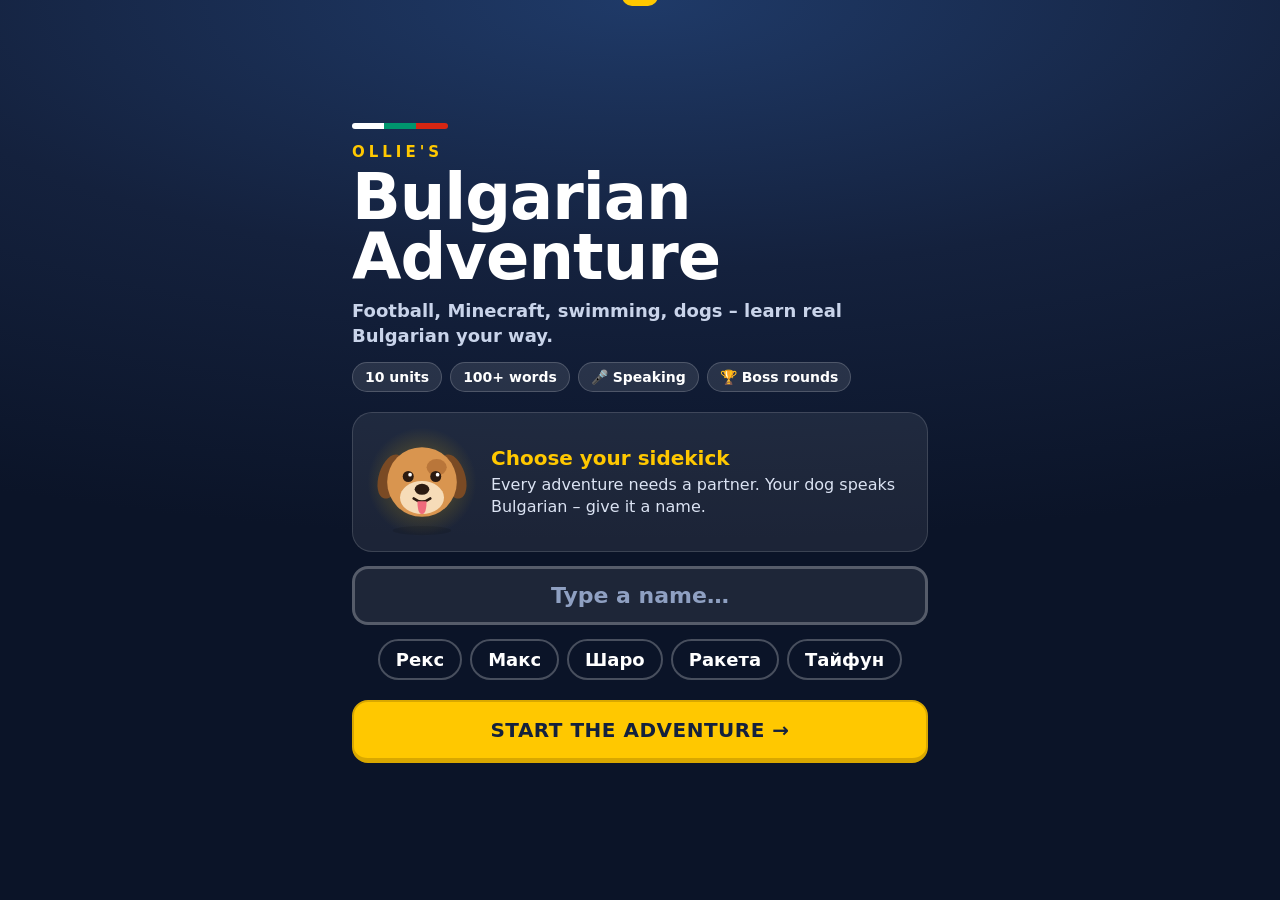
==== index.html @ c681be76 "Ollie's Bulgarian Adventure: 10 units, speaking practice, dark theme Co-Authored-By: Claude Opus 5.5" ====
<!doctype html>
<html lang="en">
<head>
  <meta charset="utf-8">
  <meta name="viewport" content="width=device-width, initial-scale=1, viewport-fit=cover">
  <title>Ollie's Bulgarian Adventure</title>
  <meta name="description" content="Learn Bulgarian with your puppy!">
  <meta name="theme-color" content="#14213D">
  <meta name="apple-mobile-web-app-capable" content="yes">
  <meta name="mobile-web-app-capable" content="yes">
  <meta name="apple-mobile-web-app-status-bar-style" content="black-translucent">
  <meta name="apple-mobile-web-app-title" content="Bulgarian">
  <link rel="manifest" href="manifest.webmanifest">
  <link rel="icon" href="icons/icon.svg" type="image/svg+xml">
  <link rel="apple-touch-icon" href="icons/icon-180.png">
  <link rel="stylesheet" href="css/styles.css">
</head>
<body>
  <main id="app" aria-live="polite"></main>
  <div id="confetti" aria-hidden="true"></div>
  <div id="toast" role="status"></div>

  <script src="js/content.js"></script>
  <script src="js/app.js"></script>
  <script>
    if ('serviceWorker' in navigator && location.protocol.startsWith('http')) {
      navigator.serviceWorker.register('sw.js').catch(() => {});
    }
  </script>
</body>
</html>
---- css/styles.css ----
/* Ollie's Bulgarian Adventure — touch-first styles (iPad & iPhone) */

:root {
  --green: #00966E;   /* Bulgarian flag green */
  --green-dark: #00714f;
  --red: #D62612;     /* Bulgarian flag red */
  --red-dark: #a31c0d;
  --yellow: #FFC800;
  --yellow-dark: #d9a800;
  --blue: #2D9CDB;
  --blue-dark: #1f7bb0;
  --brown: #D9954F;
  --brown-dark: #a8692c;
  --pink: #E0559A;
  --pink-dark: #b23a76;
  --purple: #8E5CD9;
  --purple-dark: #6a3fb0;
  --teal: #12A4B4;
  --teal-dark: #0b7d8a;
  --stone: #6B7A8F;
  --stone-dark: #4d596b;
  --orange: #FF8A3D;
  --orange-dark: #d0661f;
  /* Dark "game" theme, matching the cover page */
  color-scheme: dark;
  --navy: #14213D;
  --ink: #F2F5FB;
  --muted: #9AA8C4;
  --line: #2A3B5E;
  --bg: #0F1A30;
  --card: #18284A;
  --good-bg: #0E3B2E;
  --bad-bg: #44171A;
  --good-text: #4FD1A5;
  --bad-text: #FF7A6B;
  --radius: 18px;
  --font: ui-rounded, "SF Pro Rounded", "Nunito", "Varela Round", system-ui, -apple-system, "Segoe UI", sans-serif;
}

* { box-sizing: border-box; }

html { background: #0b1428; }

html, body {
  margin: 0;
  background: radial-gradient(120% 60% at 50% 0%, #1f3a68 0%, var(--navy) 50%, #0b1428 100%) fixed;
  color: var(--ink);
  font-family: var(--font);
  -webkit-text-size-adjust: 100%;
  -webkit-tap-highlight-color: transparent;
}

body { min-height: 100dvh; }

button, input { font-family: inherit; }
button {
  touch-action: manipulation;
  user-select: none;
  -webkit-user-select: none;
  cursor: pointer;
}

.hidden { display: none; }

#app {
  max-width: 640px;
  margin: 0 auto;
  min-height: 100dvh;
}

.screen {
  padding: max(16px, env(safe-area-inset-top)) 16px calc(24px + env(safe-area-inset-bottom));
  min-height: 100dvh;
  display: flex;
  flex-direction: column;
}

h1 { font-size: clamp(28px, 7vw, 40px); margin: 8px 0; text-align: center; }
h2 { margin: 0; font-size: 24px; }
h3 { margin: 0 0 10px; font-size: 19px; }
.lead { font-size: 20px; text-align: center; line-height: 1.4; margin: 8px 0; }
.lead.strong { font-weight: 800; }

/* ---------- Buttons ---------- */
.btn {
  border: 2px solid var(--line);
  border-bottom-width: 5px;
  background: var(--card);
  color: var(--ink);
  font-size: 17px;
  font-weight: 800;
  padding: 12px 18px;
  border-radius: 16px;
  margin: 6px 0;
}
.btn:active { transform: translateY(3px); border-bottom-width: 2px; }
.btn.big {
  width: 100%;
  font-size: 20px;
  padding: 16px;
  text-transform: uppercase;
  letter-spacing: .5px;
}
.btn.primary { background: var(--green); border-color: var(--green-dark); color: #fff; }
.btn.danger { background: var(--red); border-color: var(--red-dark); color: #fff; }
.btn.danger-outline { color: var(--bad-text); border-color: rgba(214,38,18,.5); }
.btn:disabled { background: #1c2a47; border-color: #2a3b5e; color: #5f6f90; transform: none; }

.icon-btn {
  border: none;
  background: transparent;
  font-size: 26px;
  width: 48px;
  height: 48px;
  border-radius: 12px;
  color: var(--muted);
  flex: none;
}
.icon-btn:active { background: var(--line); }

/* ---------- Dog mascot ---------- */
.dog { flex: none; }
.dog svg { width: 100%; height: 100%; overflow: visible; }
.dog .tongue { transform-origin: 60px 81px; }
.dog.happy .dog-head { animation: bob 1.6s ease-in-out infinite; transform-origin: 60px 100px; }
.dog.happy .ear-l { animation: earL 1.6s ease-in-out infinite; transform-origin: 30px 32px; }
.dog.happy .ear-r { animation: earR 1.6s ease-in-out infinite; transform-origin: 90px 32px; }
.dog.party .dog-head { animation: jump .6s ease-in-out infinite; }
.dog.sad .tongue { display: none; }
.dog.sad .mouth { d: path("M51 83 Q60 77 69 83"); }
.dog.sad .dog-head { transform: rotate(-8deg); transform-origin: 60px 100px; }

@keyframes bob { 0%,100% { transform: translateY(0) } 50% { transform: translateY(-4px) } }
@keyframes jump { 0%,100% { transform: translateY(0) rotate(0) } 30% { transform: translateY(-14px) rotate(-4deg) } 60% { transform: translateY(-14px) rotate(4deg) } }
@keyframes earL { 0%,100% { rotate: 0deg } 50% { rotate: 8deg } }
@keyframes earR { 0%,100% { rotate: 0deg } 50% { rotate: -8deg } }

.dog-says {
  display: flex;
  align-items: center;
  gap: 10px;
  margin: 10px 0;
}
.bubble {
  position: relative;
  background: var(--card);
  border: 2px solid var(--line);
  border-radius: 18px;
  padding: 12px 14px;
  font-size: 17px;
  font-weight: 700;
  line-height: 1.35;
  flex: 1;
}
.bubble::before {
  content: "";
  position: absolute;
  left: -10px; top: 50%;
  width: 16px; height: 16px;
  background: var(--card);
  border-left: 2px solid var(--line);
  border-bottom: 2px solid var(--line);
  transform: translateY(-50%) rotate(45deg);
}

/* ---------- Welcome (cover page) ---------- */
.welcome {
  background: transparent;
  color: #fff;
  gap: 14px;
  justify-content: center;
}
.flag-stripe { display: flex; height: 6px; border-radius: 99px; overflow: hidden; width: 96px; }
.flag-stripe i { flex: 1; }
.flag-stripe i:nth-child(1) { background: #fff; }
.flag-stripe i:nth-child(2) { background: var(--green); }
.flag-stripe i:nth-child(3) { background: var(--red); }
.cover-title .kicker {
  text-transform: uppercase;
  letter-spacing: 4px;
  font-weight: 800;
  font-size: 15px;
  color: var(--yellow);
}
.cover-title h1 {
  text-align: left;
  font-size: clamp(42px, 12vw, 64px);
  line-height: .95;
  font-weight: 900;
  letter-spacing: -1px;
  margin: 6px 0 10px;
}
.tagline { margin: 0; font-size: 18px; line-height: 1.4; color: #c9d4ea; font-weight: 600; }
.pills { display: flex; flex-wrap: wrap; gap: 8px; }
.pill {
  background: rgba(255,255,255,.1);
  border: 1px solid rgba(255,255,255,.18);
  border-radius: 999px;
  padding: 6px 12px;
  font-size: 14px;
  font-weight: 800;
}
.sidekick {
  display: flex;
  align-items: center;
  gap: 14px;
  background: rgba(255,255,255,.07);
  border: 1px solid rgba(255,255,255,.14);
  border-radius: 20px;
  padding: 14px;
  margin-top: 6px;
}
.sidekick-dog {
  flex: none;
  border-radius: 50%;
  background: radial-gradient(circle, rgba(255,200,0,.35), rgba(255,200,0,0) 70%);
}
.sidekick-label { font-size: 20px; font-weight: 900; color: var(--yellow); }
.sidekick-text { margin: 4px 0 0; font-size: 16px; line-height: 1.4; color: #dbe3f3; }
.name-input {
  width: 100%;
  font-size: 22px;
  font-weight: 700;
  padding: 14px 16px;
  border: 3px solid var(--line);
  border-radius: 16px;
  text-align: center;
  background: var(--card);
  color: var(--ink);
  margin: 8px 0;
}
.name-input:focus { outline: none; border-color: var(--blue); }
.name-input.dark { background: rgba(255,255,255,.08); border-color: rgba(255,255,255,.25); color: #fff; margin: 0; }
.name-input.dark::placeholder { color: #8fa0c2; }
.name-input.dark:focus { border-color: var(--yellow); }
.chips { display: flex; flex-wrap: wrap; gap: 8px; justify-content: center; }
.chip {
  border: 2px solid var(--line);
  background: var(--card);
  border-radius: 999px;
  padding: 8px 16px;
  font-size: 18px;
  font-weight: 700;
  color: var(--ink);
}
.welcome .chip { background: transparent; border-color: rgba(255,255,255,.25); color: #fff; }
.welcome .chip.on { background: var(--yellow); border-color: var(--yellow); color: var(--navy); }
.btn.start {
  background: var(--yellow);
  border-color: var(--yellow-dark);
  color: var(--navy);
  margin-top: 6px;
}

@media (min-width: 700px) {
  .welcome { padding-left: 32px; padding-right: 32px; }
}

/* ---------- Home ---------- */
.topbar {
  display: flex;
  align-items: center;
  gap: 12px;
  position: sticky;
  top: 0;
  z-index: 5;
  background: rgba(15, 26, 48, .9);
  -webkit-backdrop-filter: blur(8px);
  backdrop-filter: blur(8px);
  padding: 6px 0 10px;
  border-bottom: 2px solid var(--line);
}
.stat { display: flex; align-items: center; gap: 4px; font-weight: 800; font-size: 20px; color: #ff8a3d; }
.stat .ico { font-size: 24px; }
.stat.level { flex: 1; color: var(--ink); gap: 8px; }
.lvl-badge {
  background: var(--yellow);
  border-bottom: 3px solid var(--yellow-dark);
  border-radius: 10px;
  padding: 3px 8px;
  font-size: 15px;
  color: var(--navy);
}
.xpbar { flex: 1; height: 14px; background: var(--line); border-radius: 99px; overflow: hidden; }
.xpfill { height: 100%; background: var(--yellow); border-radius: 99px; transition: width .6s; }
.xp-num { font-size: 14px; color: var(--muted); white-space: nowrap; }

.hero-wrap { margin: 8px 0 4px; }
.dog-name { font-weight: 800; color: var(--brown); margin: -8px 0 0 18px; font-size: 15px; }

.path { display: flex; flex-direction: column; align-items: center; padding-bottom: 40px; }

.unit-banner {
  width: 100%;
  display: flex;
  align-items: center;
  gap: 14px;
  color: #fff;
  border-radius: var(--radius);
  padding: 14px 18px;
  margin: 22px 0 14px;
  box-shadow: 0 5px 0 rgba(0,0,0,.18);
}
.unit-emoji { font-size: 38px; }
.unit-label { font-size: 14px; font-weight: 800; opacity: .85; text-transform: uppercase; letter-spacing: 1px; }
.unit-title { font-size: 24px; font-weight: 900; }
.unit-done { margin-left: auto; font-size: 32px; }

.c-green  { --c: var(--green);  --cd: var(--green-dark); }
.c-red    { --c: var(--red);    --cd: var(--red-dark); }
.c-blue   { --c: var(--blue);   --cd: var(--blue-dark); }
.c-brown  { --c: var(--brown);  --cd: var(--brown-dark); }
.c-yellow { --c: var(--yellow); --cd: var(--yellow-dark); }
.c-pink   { --c: var(--pink);   --cd: var(--pink-dark); }
.c-purple { --c: var(--purple); --cd: var(--purple-dark); }
.c-teal   { --c: var(--teal);   --cd: var(--teal-dark); }
.c-stone  { --c: var(--stone);  --cd: var(--stone-dark); }
.c-orange { --c: var(--orange); --cd: var(--orange-dark); }
.unit-banner { background: var(--c); }

.node-row { position: relative; display: flex; flex-direction: column; align-items: center; margin: 8px 0; }
.node-row:has(.start-tag) { margin-top: 40px; }
.node {
  width: 78px;
  height: 72px;
  border-radius: 50%;
  border: none;
  background: var(--c);
  box-shadow: 0 7px 0 var(--cd);
  color: #fff;
  font-size: 32px;
  font-weight: 900;
  transition: transform .1s;
}
.node:active { transform: translateY(5px); box-shadow: 0 2px 0 var(--cd); }
.node.boss { width: 92px; height: 84px; font-size: 38px; }
.node.done { background: var(--yellow); box-shadow: 0 7px 0 var(--yellow-dark); color: var(--navy); }
.node.locked { background: #2a3a5c; box-shadow: 0 7px 0 #1b2742; font-size: 24px; }
.node.current { outline: 5px solid color-mix(in srgb, var(--c) 30%, transparent); outline-offset: 5px; }
.node-title { margin-top: 12px; font-weight: 800; font-size: 14px; color: var(--muted); }
.start-tag {
  position: absolute;
  top: -34px;
  background: var(--card);
  border: 2px solid var(--line);
  color: var(--good-text);
  font-weight: 900;
  padding: 4px 12px;
  border-radius: 10px;
  animation: bob 1.2s ease-in-out infinite;
  z-index: 1;
}
.more-soon { margin-top: 26px; text-align: center; font-weight: 700; color: var(--muted); font-size: 17px; }

/* ---------- Lesson ---------- */
.lesson { gap: 8px; }
.lesson-top { display: flex; align-items: center; gap: 10px; margin-bottom: 6px; }
.progress { flex: 1; height: 18px; background: var(--line); border-radius: 99px; overflow: hidden; }
.progress-fill { height: 100%; background: var(--green); border-radius: 99px; transition: width .4s; box-shadow: inset 0 -5px 0 rgba(0,0,0,.08); }
.combo { font-weight: 900; color: #ff8a3d; font-size: 18px; }

.qbody { flex: 1; display: flex; flex-direction: column; gap: 14px; padding-bottom: 150px; }
.q-label { font-size: 22px; font-weight: 900; margin-top: 6px; }
.q-label.new { color: #6cc4f5; }

.prompt {
  display: flex;
  align-items: center;
  justify-content: center;
  gap: 14px;
  flex-wrap: wrap;
  background: var(--card);
  border: 2px solid var(--line);
  border-radius: var(--radius);
  padding: 20px 14px;
  min-height: 110px;
}
.prompt.column { flex-direction: column; gap: 8px; }
.prompt-bg { font-size: 38px; font-weight: 900; }
.prompt-pic { font-size: 56px; }
.prompt-en { font-size: 26px; font-weight: 800; }
.prompt-en.small { font-size: 18px; color: var(--muted); }

.speakers { display: flex; gap: 8px; justify-content: center; }
.btn-speaker {
  width: 60px; height: 60px;
  border-radius: 16px;
  border: none;
  background: var(--blue);
  box-shadow: 0 5px 0 var(--blue-dark);
  font-size: 28px;
}
.btn-speaker.small { width: 50px; height: 50px; font-size: 22px; margin-top: 5px; }
.btn-speaker.huge { width: 110px; height: 110px; font-size: 54px; border-radius: 28px; }
.btn-speaker:active { transform: translateY(4px); box-shadow: 0 1px 0 var(--blue-dark); }

.teach-card {
  background: var(--card);
  border: 2px solid var(--line);
  border-bottom-width: 6px;
  border-radius: 24px;
  padding: 22px 16px;
  text-align: center;
  display: flex;
  flex-direction: column;
  gap: 6px;
  align-items: center;
}
.teach-pic { font-size: 84px; line-height: 1.1; }
.teach-bg { font-size: 42px; font-weight: 900; color: var(--good-text); }
.teach-bg.sentence { font-size: 32px; line-height: 1.25; }
.teach-say { font-size: 17px; color: var(--muted); font-weight: 700; }
.teach-en { font-size: 24px; font-weight: 800; margin-bottom: 8px; }

.choices { display: grid; grid-template-columns: 1fr 1fr; gap: 12px; }
.choices.list { grid-template-columns: 1fr; }
.choice {
  background: var(--card);
  border: 2px solid var(--line);
  border-bottom-width: 5px;
  border-radius: 16px;
  padding: 14px;
  min-height: 64px;
  display: flex;
  flex-direction: column;
  align-items: center;
  justify-content: center;
  gap: 4px;
  color: var(--ink);
}
.choices.pics .choice { min-height: 110px; }
.choice .pic { font-size: 46px; line-height: 1.1; }
.choices.pics .choice .pic { font-size: 60px; }
.choice .en { font-size: 19px; font-weight: 800; }
.choice .bgw, .bgw { font-size: 22px; font-weight: 800; }
.choice.selected { border-color: var(--blue); background: rgba(45,156,219,.25); border-bottom-color: var(--blue-dark); }
.choice.right { border-color: var(--green); background: var(--good-bg); }
.choice.wrong { border-color: var(--red); background: var(--bad-bg); }
.choice:disabled { color: var(--ink); opacity: 1; }

.pairs { display: grid; grid-template-columns: 1fr 1fr; gap: 12px; }
.pair-col { display: flex; flex-direction: column; gap: 12px; }
.pair {
  background: var(--card);
  border: 2px solid var(--line);
  border-bottom-width: 5px;
  border-radius: 14px;
  min-height: 62px;
  padding: 8px;
  font-size: 18px;
  font-weight: 800;
  color: var(--ink);
}
.pair.selected { border-color: var(--blue); background: rgba(45,156,219,.25); border-bottom-color: var(--blue-dark); }
.pair.matched { border-color: var(--good-bg); background: var(--good-bg); color: var(--good-text); opacity: .6; }
.pair.nope { border-color: var(--red); background: var(--bad-bg); animation: shake .4s; }

.tile-line {
  min-height: 72px;
  border-bottom: 3px solid var(--line);
  border-top: 3px solid var(--line);
  display: flex;
  flex-wrap: wrap;
  gap: 8px;
  padding: 10px 0;
  align-content: flex-start;
}
.tile-line.right { border-color: var(--green); }
.tile-line.wrong { border-color: var(--red); }
.tile-bank { display: flex; flex-wrap: wrap; gap: 8px; justify-content: center; }
.tile {
  background: var(--card);
  border: 2px solid var(--line);
  border-bottom-width: 5px;
  border-radius: 12px;
  padding: 10px 14px;
  font-size: 21px;
  font-weight: 800;
  color: var(--ink);
}
.tile.used { background: var(--line); color: transparent; border-color: var(--line); }

.gap-sentence { font-size: 30px; font-weight: 900; text-align: center; line-height: 1.4; }
.blank {
  display: inline-block;
  min-width: 70px;
  border-bottom: 4px solid var(--blue);
  color: var(--blue);
  padding: 0 6px;
}
.blank.right { color: var(--good-text); border-color: var(--good-text); }
.blank.wrong { color: var(--bad-text); border-color: var(--bad-text); }

/* "Say it!" */
.prompt-bg.sentence { font-size: 30px; text-align: center; line-height: 1.25; }
.mic {
  align-self: center;
  width: 120px; height: 120px;
  border-radius: 50%;
  border: none;
  background: var(--red);
  box-shadow: 0 7px 0 var(--red-dark);
  font-size: 54px;
  margin-top: 6px;
}
.mic:active { transform: translateY(5px); box-shadow: 0 2px 0 var(--red-dark); }
.mic.listening { animation: pulse 1s ease-in-out infinite; }
@keyframes pulse { 0%,100% { box-shadow: 0 7px 0 var(--red-dark), 0 0 0 0 rgba(214,38,18,.45); } 50% { box-shadow: 0 7px 0 var(--red-dark), 0 0 0 22px rgba(214,38,18,0); } }
.speak-status { text-align: center; font-size: 18px; font-weight: 700; color: var(--muted); min-height: 50px; }
.compare { display: flex; gap: 12px; justify-content: center; }
.compare .btn { font-size: 20px; padding: 14px 20px; }
.compare-q { margin-top: 8px; color: var(--ink); }
.btn.ghost { background: transparent; border-color: transparent; color: var(--muted); }
.btn.ghost:active { transform: none; }

/* Footer with Check / feedback */
.qfooter {
  position: fixed;
  left: 0; right: 0; bottom: 0;
  background: var(--bg);
  border-top: 2px solid var(--line);
  padding: 14px 16px calc(14px + env(safe-area-inset-bottom));
  z-index: 10;
}
.qfooter > * { max-width: 608px; margin-left: auto; margin-right: auto; }
.qfooter.good { background: var(--good-bg); border-color: transparent; }
.qfooter.bad { background: var(--bad-bg); border-color: transparent; }
.fb { display: flex; align-items: center; gap: 10px; margin-bottom: 8px; }
.fb-title { font-size: 22px; font-weight: 900; }
.good .fb-title { color: var(--good-text); }
.bad .fb-title { color: var(--bad-text); }
.fb-answer { font-size: 18px; font-weight: 700; }
.footer-hint { text-align: center; color: var(--muted); font-weight: 700; padding: 10px 0; }

/* ---------- Finish ---------- */
.finish { align-items: center; justify-content: center; text-align: center; gap: 10px; }
.levelup {
  background: var(--yellow);
  border-bottom: 5px solid var(--yellow-dark);
  border-radius: 16px;
  padding: 12px 18px;
  font-size: 20px;
  font-weight: 900;
  animation: pop .5s ease-out;
}
.stats { display: grid; grid-template-columns: repeat(3, 1fr); gap: 10px; width: 100%; margin: 10px 0; }
.stat-card { border: 3px solid var(--c); border-radius: 16px; overflow: hidden; background: var(--card); }
.stat-top { background: var(--c); color: #fff; font-weight: 900; font-size: 14px; padding: 4px; text-transform: uppercase; }
.stat-val { font-size: 26px; font-weight: 900; padding: 10px 4px; }
.fact {
  background: var(--card);
  border: 2px solid var(--line);
  border-radius: 16px;
  padding: 14px;
  font-size: 17px;
  line-height: 1.4;
  text-align: left;
  width: 100%;
}

/* ---------- Settings ---------- */
.settings { gap: 12px; }
.panel { background: var(--card); border: 2px solid var(--line); border-radius: var(--radius); padding: 16px; }
.panel p { line-height: 1.45; }
.panel .row { display: flex; gap: 10px; flex-wrap: wrap; }
.switch { display: flex; align-items: center; gap: 8px; font-size: 18px; font-weight: 700; }
.switch input { width: 24px; height: 24px; }
.ok { color: var(--good-text); font-weight: 700; }
.warn { color: #ffc14d; font-weight: 700; }

/* ---------- Effects ---------- */
#toast {
  position: fixed;
  left: 50%;
  top: max(16px, env(safe-area-inset-top));
  transform: translate(-50%, -150%);
  background: var(--yellow);
  color: var(--navy);
  font-weight: 800;
  padding: 10px 18px;
  border-radius: 999px;
  z-index: 50;
  pointer-events: none;
  white-space: nowrap;
}
#toast.show { animation: toast 2.2s ease-in-out; }
@keyframes toast {
  0% { transform: translate(-50%, -150%); }
  12%, 80% { transform: translate(-50%, 0); }
  100% { transform: translate(-50%, -150%); }
}

#confetti { position: fixed; inset: 0; pointer-events: none; overflow: hidden; z-index: 40; }
#confetti i {
  position: absolute;
  top: -20px;
  width: 10px;
  height: 16px;
  border-radius: 3px;
  animation-name: fall;
  animation-timing-function: linear;
  animation-fill-mode: forwards;
}
@keyframes fall { to { top: 110%; transform: rotate(720deg) translateX(40px); } }

.shake { animation: shake .4s; }
@keyframes shake { 0%,100% { translate: 0 } 25% { translate: -8px } 75% { translate: 8px } }
@keyframes pop { 0% { transform: scale(.5); opacity: 0 } 80% { transform: scale(1.08) } 100% { transform: scale(1); opacity: 1 } }

@media (prefers-reduced-motion: reduce) {
  *, *::before, *::after { animation: none !important; transition: none !important; }
}

/* Bigger screens (iPad) */
@media (min-width: 700px) {
  .q-label { font-size: 26px; }
  .prompt-bg { font-size: 46px; }
}
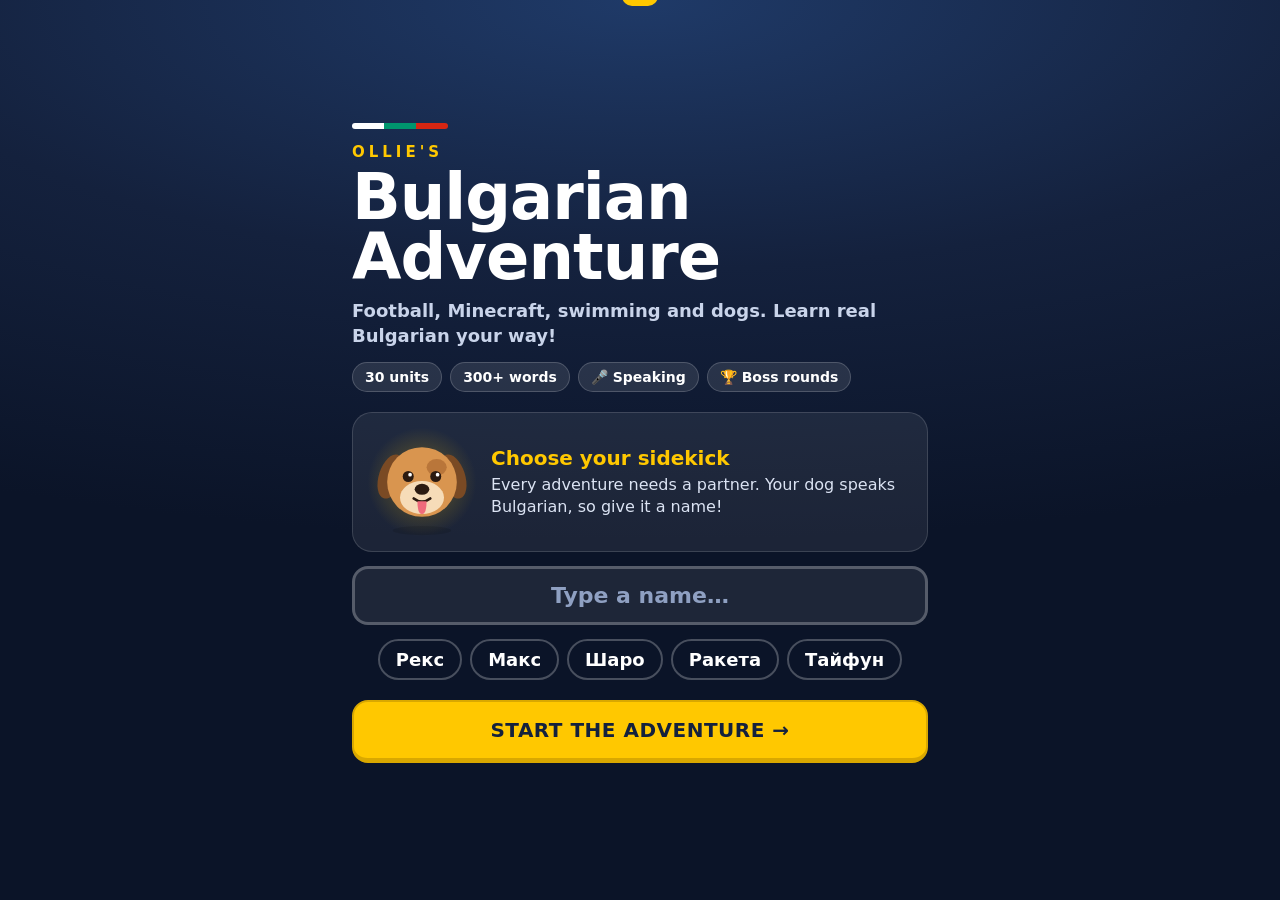
==== commit 3fc35b59: "Ask search engines not to index the site Co-Authored-By: Claude Opus 5.5 <noreply@anthropic.com>" ====
--- a/index.html
+++ b/index.html
@@ -5,6 +5,7 @@
   <meta name="viewport" content="width=device-width, initial-scale=1, viewport-fit=cover">
   <title>Ollie's Bulgarian Adventure</title>
   <meta name="description" content="Learn Bulgarian with your puppy!">
+  <meta name="robots" content="noindex, nofollow">
   <meta name="theme-color" content="#14213D">
   <meta name="apple-mobile-web-app-capable" content="yes">
   <meta name="mobile-web-app-capable" content="yes">
@@ -12,7 +13,7 @@
   <meta name="apple-mobile-web-app-title" content="Bulgarian">
   <link rel="manifest" href="manifest.webmanifest">
   <link rel="icon" href="icons/icon.svg" type="image/svg+xml">
-  <link rel="apple-touch-icon" href="icons/icon-180.png">
+  <link rel="apple-touch-icon" href="icons/icon-180.png?v=3">
   <link rel="stylesheet" href="css/styles.css">
 </head>
 <body>
--- a/css/styles.css
+++ b/css/styles.css
@@ -352,6 +352,107 @@
 }
 .more-soon { margin-top: 26px; text-align: center; font-weight: 700; color: var(--muted); font-size: 17px; }
 
+/* ---------- Sections, unit cards, continue ---------- */
+.home-actions { display: flex; gap: 10px; align-items: stretch; margin: 6px 0 4px; }
+.continue-card {
+  flex: 1;
+  display: grid;
+  grid-template-columns: 1fr auto;
+  align-items: center;
+  text-align: left;
+  gap: 2px 10px;
+  background: var(--green);
+  border: none;
+  border-bottom: 5px solid var(--green-dark);
+  border-radius: 16px;
+  padding: 10px 14px;
+  color: #fff;
+}
+.continue-card:active { transform: translateY(3px); border-bottom-width: 2px; }
+.continue-label { font-size: 13px; font-weight: 900; text-transform: uppercase; letter-spacing: 1px; opacity: .85; }
+.continue-title { grid-column: 1; font-size: 17px; font-weight: 800; }
+.continue-go { grid-column: 2; grid-row: 1 / span 2; font-size: 22px; }
+.review-btn { margin: 0; white-space: nowrap; }
+
+.section-head {
+  width: 100%;
+  margin: 30px 0 4px;
+  padding-top: 18px;
+  border-top: 2px solid var(--line);
+}
+.path > .section-head:first-child { margin-top: 10px; border-top: none; padding-top: 0; }
+.section-label { color: var(--yellow); font-weight: 900; font-size: 13px; letter-spacing: 2px; text-transform: uppercase; }
+.section-head h2 { font-size: 26px; margin: 2px 0; }
+.section-head p { margin: 2px 0 8px; color: var(--muted); font-weight: 600; line-height: 1.35; }
+.section-progress { display: flex; align-items: center; gap: 10px; font-weight: 800; color: var(--muted); font-size: 14px; }
+.tag { display: inline-block; border-radius: 999px; padding: 4px 10px; font-size: 13px; font-weight: 800; }
+.tag.planned { background: rgba(255,255,255,.08); border: 1px dashed var(--muted); color: var(--muted); }
+
+.unit-banner { border: none; text-align: left; font-family: inherit; }
+.unit-banner:active { transform: translateY(3px); box-shadow: 0 2px 0 rgba(0,0,0,.18); }
+.unit-text { flex: 1; min-width: 0; }
+.unit-desc { font-size: 14px; font-weight: 600; opacity: .9; margin-top: 2px; line-height: 1.3; }
+.unit-info { margin-left: auto; font-size: 22px; opacity: .8; }
+
+.planned-head { width: 100%; margin-top: 26px; }
+.planned-grid { width: 100%; display: grid; grid-template-columns: 1fr 1fr; gap: 10px; margin-top: 4px; }
+.unit-card {
+  display: flex; align-items: center; gap: 10px;
+  text-align: left;
+  background: rgba(255,255,255,.04);
+  border: 2px dashed var(--line);
+  border-radius: 14px;
+  padding: 10px;
+  color: var(--ink);
+}
+.unit-card-emoji { font-size: 26px; opacity: .75; }
+.unit-card .unit-label { display: block; font-size: 11px; color: var(--muted); }
+.unit-card-title { display: block; font-weight: 800; font-size: 15px; line-height: 1.2; }
+
+/* ---------- Unit page ---------- */
+.unit-page { gap: 12px; }
+.crumb { color: var(--muted); font-weight: 700; font-size: 14px; }
+.unit-hero {
+  display: flex; align-items: center; gap: 14px;
+  background: var(--c); color: #fff;
+  border-radius: var(--radius);
+  padding: 16px 18px;
+  box-shadow: 0 5px 0 rgba(0,0,0,.18);
+}
+.unit-hero h1 { margin: 0; text-align: left; font-size: 28px; }
+.unit-hero h1:focus { outline: none; }
+.unit-hero.planned, .unit-banner.planned { background: #2a3a5c; }
+.unit-intro { font-size: 18px; font-weight: 700; margin: 4px 0; line-height: 1.4; }
+.objectives { margin: 0; padding-left: 22px; line-height: 1.5; font-size: 17px; }
+.objectives li::marker { content: "✓  "; color: var(--good-text); }
+.lesson-list { list-style: none; margin: 0; padding: 0; display: flex; flex-direction: column; gap: 10px; }
+.lesson-row { display: flex; align-items: center; gap: 12px; padding: 10px; border-radius: 14px; background: rgba(255,255,255,.04); }
+.lesson-row.planned { border: 1px dashed var(--line); background: transparent; }
+.lesson-row.locked { opacity: .6; }
+.lesson-ico { font-size: 22px; width: 30px; text-align: center; flex: none; }
+.lesson-info { flex: 1; display: flex; flex-direction: column; min-width: 0; }
+.lesson-name { font-weight: 800; font-size: 17px; }
+.lesson-status { font-size: 13px; font-weight: 800; color: var(--muted); text-transform: uppercase; letter-spacing: .5px; }
+.lesson-row.done .lesson-status { color: var(--good-text); }
+.lesson-row.available .lesson-status { color: var(--yellow); }
+.lesson-plan { font-size: 14px; color: var(--muted); margin-top: 3px; line-height: 1.35; }
+.btn.small { font-size: 15px; padding: 8px 12px; margin: 0; flex: none; }
+.tip-details { border-top: 1px solid var(--line); padding: 8px 0; }
+.tip-details summary { font-weight: 800; cursor: pointer; }
+.tip-details p { margin: 8px 0 0; line-height: 1.45; }
+.sample-list { margin: 0; padding-left: 20px; line-height: 1.7; }
+.sample-list .bgw { font-size: 18px; }
+.muted { color: var(--muted); font-size: 14px; }
+
+.teach-card.tip-card { text-align: left; align-items: stretch; }
+.tip-title { font-size: 24px; font-weight: 900; color: #6cc4f5; }
+.tip-text { font-size: 19px; line-height: 1.5; margin: 4px 0 0; }
+.tip-list { margin: 6px 0 0; padding-left: 20px; font-size: 19px; line-height: 1.6; }
+.tip-details .tip-list, .tip-details .tip-text { font-size: 16px; }
+
+/* Keyboard users can always see where they are */
+:focus-visible { outline: 3px solid var(--yellow); outline-offset: 3px; }
+
 /* ---------- Lesson ---------- */
 .lesson { gap: 8px; }
 .lesson-top { display: flex; align-items: center; gap: 10px; margin-bottom: 6px; }
@@ -557,6 +658,9 @@
   text-align: left;
   width: 100%;
 }
+
+.fact-list { margin: 8px 0 0; padding-left: 20px; line-height: 1.5; }
+.fact-list li + li { margin-top: 6px; }
 
 /* ---------- Settings ---------- */
 .settings { gap: 12px; }
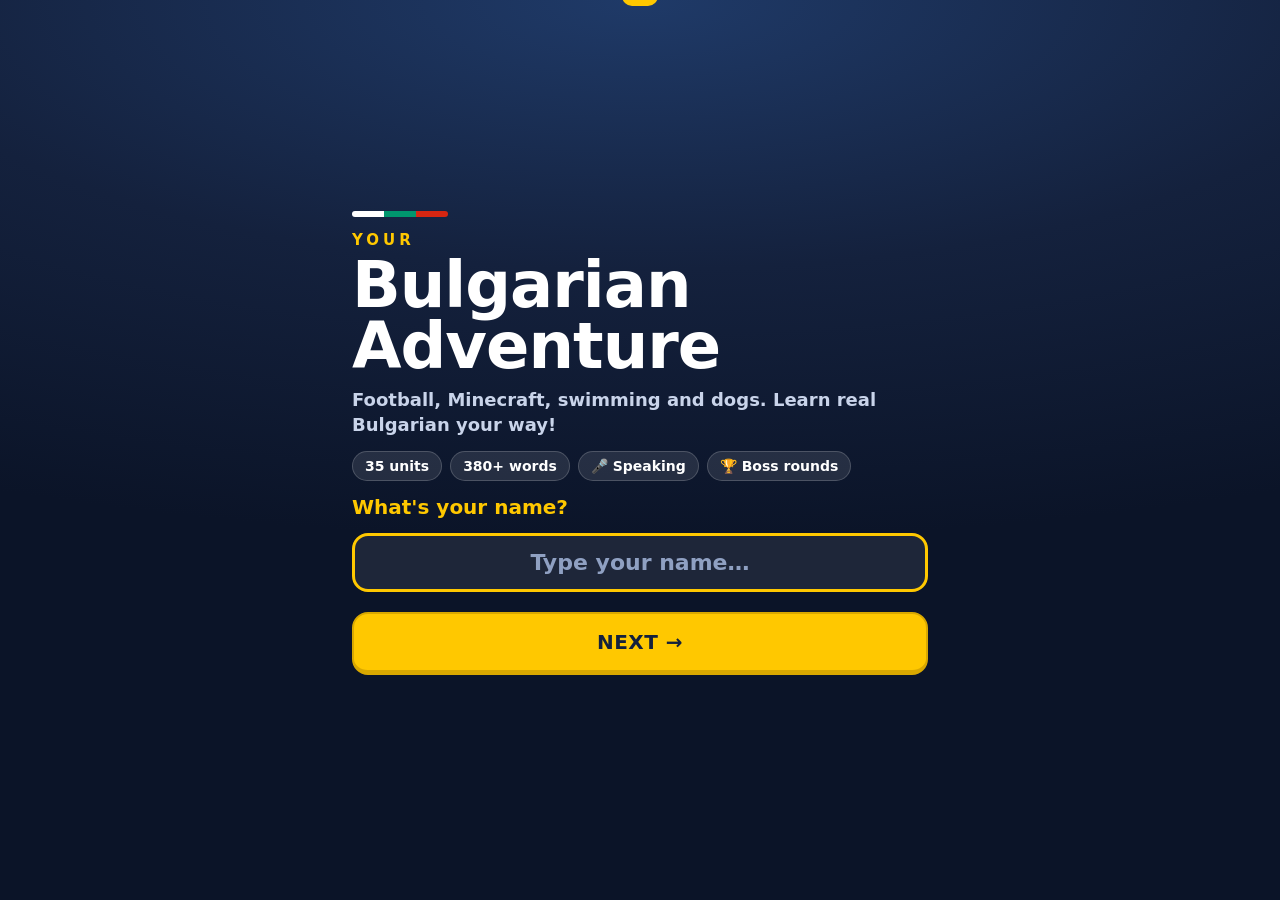
==== commit a92e7ed0: "Ask the player's name first and make the adventure theirs; fix the backup button The cover now asks " ====
--- a/index.html
+++ b/index.html
@@ -3,7 +3,7 @@
 <head>
   <meta charset="utf-8">
   <meta name="viewport" content="width=device-width, initial-scale=1, viewport-fit=cover">
-  <title>Ollie's Bulgarian Adventure</title>
+  <title>Bulgarian Adventure</title>
   <meta name="description" content="Learn Bulgarian with your puppy!">
   <meta name="robots" content="noindex, nofollow">
   <meta name="theme-color" content="#14213D">
--- a/css/styles.css
+++ b/css/styles.css
@@ -245,6 +245,19 @@
 }
 .welcome .chip { background: transparent; border-color: rgba(255,255,255,.25); color: #fff; }
 .welcome .chip.on { background: var(--yellow); border-color: var(--yellow); color: var(--navy); }
+/* Welcome part 2: can you read the letters yet? */
+.read-option {
+  display: flex; align-items: center; gap: 14px; width: 100%; text-align: left;
+  background: rgba(255,255,255,.07); border: 2px solid rgba(255,255,255,.18); border-bottom-width: 5px;
+  border-radius: 20px; padding: 16px; margin-top: 12px; color: #fff; font: inherit; cursor: pointer;
+}
+.read-option:hover, .read-option:focus-visible { border-color: var(--yellow); }
+.read-option:active { transform: translateY(3px); border-bottom-width: 2px; }
+.read-emoji { font-size: 40px; flex: none; }
+.read-title { display: block; font-size: 20px; font-weight: 900; }
+.read-text { display: block; margin-top: 2px; font-size: 15px; color: #c9d4ea; line-height: 1.35; }
+.read-note { text-align: center; color: var(--muted); font-size: 14px; margin: 14px 0 0; }
+
 .btn.start {
   background: var(--yellow);
   border-color: var(--yellow-dark);
@@ -372,7 +385,6 @@
 .continue-label { font-size: 13px; font-weight: 900; text-transform: uppercase; letter-spacing: 1px; opacity: .85; }
 .continue-title { grid-column: 1; font-size: 17px; font-weight: 800; }
 .continue-go { grid-column: 2; grid-row: 1 / span 2; font-size: 22px; }
-.review-btn { margin: 0; white-space: nowrap; }
 
 .section-head {
   width: 100%;
@@ -460,6 +472,16 @@
 .progress-fill { height: 100%; background: var(--green); border-radius: 99px; transition: width .4s; box-shadow: inset 0 -5px 0 rgba(0,0,0,.08); }
 .combo { font-weight: 900; color: #ff8a3d; font-size: 18px; }
 
+/* ⚡ Speed Quiz */
+.quiz-timer .quiz-timer-fill { background: var(--yellow); transition: width .25s linear; }
+.quiz-score { font-weight: 900; color: var(--yellow); font-size: 20px; min-width: 48px; text-align: right; }
+.quiz-stars { font-size: 40px; letter-spacing: 4px; }
+.node.quiz { --c: var(--orange); --cd: var(--orange-dark); }
+.node.quiz.done { background: var(--c); box-shadow: 0 7px 0 var(--cd); color: #fff; }
+.node-stars { display: block; font-size: 13px; letter-spacing: 1px; }
+.finish-actions { display: flex; gap: 10px; width: 100%; }
+.finish-actions .btn { flex: 1; margin: 0; }
+
 .qbody { flex: 1; display: flex; flex-direction: column; gap: 14px; padding-bottom: 150px; }
 .q-label { font-size: 22px; font-weight: 900; margin-top: 6px; }
 .q-label.new { color: #6cc4f5; }
@@ -534,6 +556,9 @@
 .choices.pics .choice .pic { font-size: 60px; }
 .choice .en { font-size: 19px; font-weight: 800; }
 .choice .bgw, .bgw { font-size: 22px; font-weight: 800; }
+.choices.pics .choice .pic.multi, .choice .pic.multi { font-size: 40px; letter-spacing: -4px; }
+.teach-pic.multi { font-size: 64px; }
+.prompt-pic.multi { font-size: 44px; }
 .choice.selected { border-color: var(--blue); background: rgba(45,156,219,.25); border-bottom-color: var(--blue-dark); }
 .choice.right { border-color: var(--green); background: var(--good-bg); }
 .choice.wrong { border-color: var(--red); background: var(--bad-bg); }
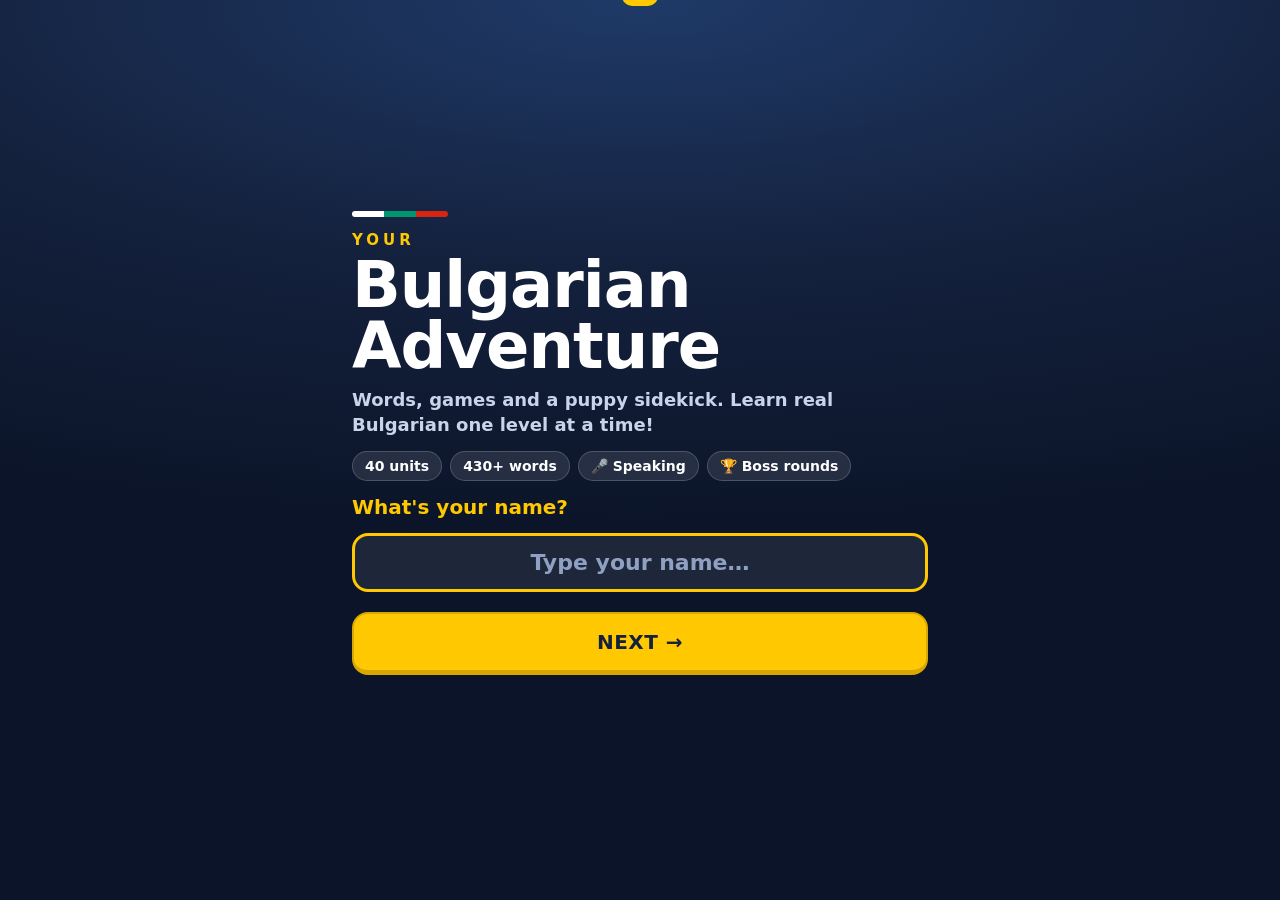
==== commit 291d4a1e: "Add an opt-in weekly league (hidden until its database is connected) Players join with a grown-up's " ====
--- a/index.html
+++ b/index.html
@@ -22,6 +22,7 @@
   <div id="toast" role="status"></div>
 
   <script src="js/content.js"></script>
+  <script src="js/league-config.js"></script>
   <script src="js/app.js"></script>
   <script>
     if ('serviceWorker' in navigator && location.protocol.startsWith('http')) {
--- a/css/styles.css
+++ b/css/styles.css
@@ -745,3 +745,29 @@
   .q-label { font-size: 26px; }
   .prompt-bg { font-size: 46px; }
 }
+
+/* ---------- 🏆 Weekly league ---------- */
+
+.league .read-option.on { border-color: var(--yellow); background: rgba(255,200,0,.12); }
+.league .read-option:disabled { opacity: .5; cursor: default; transform: none; }
+.league .btn.small { align-self: flex-start; margin-top: 8px; }
+.league-q { margin: 18px 0 0; font-size: 19px; }
+.league-select { width: 100%; font: inherit; font-size: 18px; color: var(--ink); background: var(--card); border: 2px solid var(--line); border-radius: 14px; padding: 12px; margin-top: 8px; }
+.league-preview { margin: 16px 0 4px; padding: 12px 14px; border-radius: 14px; background: var(--card); border: 2px dashed var(--line); font-weight: 800; font-size: 18px; text-align: center; }
+.league-safe { margin-top: 14px; }
+.league-safe h3 { margin: 0 0 6px; }
+.league-safe ul { margin: 0; padding-left: 20px; line-height: 1.45; color: var(--muted); }
+.league-ok { margin: 14px 0 8px; font-size: 17px; }
+.league-head { display: grid; grid-template-columns: 1fr 1fr; gap: 10px; width: 100%; margin: 8px 0; }
+.league-note { color: var(--muted); font-size: 15px; text-align: center; margin: 6px 0; line-height: 1.4; }
+.league-msg { text-align: center; margin: 12px 0; font-weight: 700; }
+.league-board { width: 100%; }
+.league-list { list-style: none; margin: 8px 0; padding: 0; }
+.league-row { display: grid; grid-template-columns: 40px 30px 1fr auto; align-items: center; gap: 8px; background: var(--card); border: 2px solid var(--line); border-radius: 14px; padding: 10px 12px; margin: 6px 0; }
+.league-row.top { border-color: var(--yellow-dark); }
+.league-row.me { border-color: var(--green); background: var(--good-bg); }
+.league-pos { font-weight: 900; font-size: 20px; text-align: center; }
+.league-flag { font-size: 22px; }
+.league-name { font-weight: 800; font-size: 18px; min-width: 0; overflow-wrap: anywhere; }
+.league-you { color: var(--good-text); font-weight: 700; font-size: 15px; }
+.league-xp { font-weight: 800; color: var(--yellow); white-space: nowrap; }
